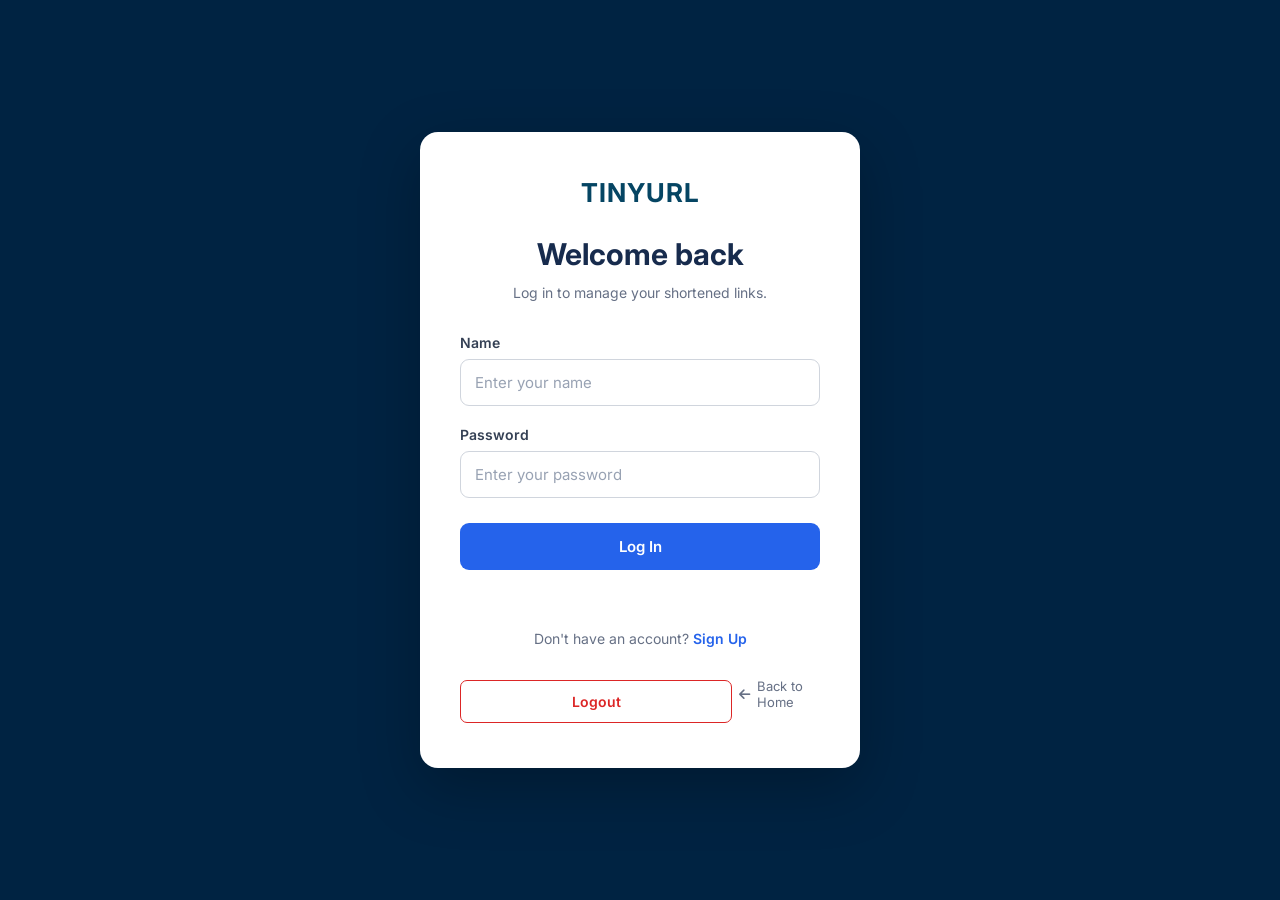
==== login.html @ 891bc9dc "Add landing page and authentication flow" ====
<!DOCTYPE html><html lang="en">
<head>
  <meta charset="UTF-8">
  <meta name="viewport" content="width=device-width, initial-scale=1.0">
  <title>Log In - TinyURL Clone</title>  <link
    rel="stylesheet"
    href="https://cdnjs.cloudflare.com/ajax/libs/font-awesome/6.5.1/css/all.min.css"
  />  <link
    href="https://fonts.googleapis.com/css2?family=Inter:wght@400;600;700&display=swap"
    rel="stylesheet"
  />  <link rel="stylesheet" href="style.css">
</head>
<body>  <div class="auth-container"><div class="auth-card">

  <div class="auth-logo">TINYURL</div>

  <h1>Welcome back</h1>

  <p class="auth-subtitle">
    Log in to manage your shortened links.
  </p>

  <form id="login-form">

    <div class="auth-field">
      <label for="name">Name</label>
      <input
        type="text"
        id="name"
        name="name"
        placeholder="Enter your name"
        required
      >
    </div>

    <div class="auth-field">
      <label for="password">Password</label>
      <input
        type="password"
        id="password"
        name="password"
        placeholder="Enter your password"
        required
      >
    </div>

    <button type="submit" class="auth-button">
      Log In
    </button>

    <p id="login-message" class="auth-message"></p>

  </form>

  <p class="auth-switch">
    Don't have an account?
    <a href="signup.html">Sign Up</a>
  </p>

  <a href="index.html" class="back-home">
    <button type="button" class="logout-button" onclick="logoutUser()">
  Logout
</button>
    <i class="fa-solid fa-arrow-left"></i>
    
    Back to Home
  </a>

</div>

  </div>
  <script src="auth.js" defer></script>
</body>
</html>
---- style.css ----
* {
  margin: 0;
  padding: 0;
  box-sizing: border-box;
  font-family: "Inter", Arial, sans-serif; 
} 
/* BODY */
body {
  background: #002342;
  color: white;
  min-height: 100vh;
}

/* HEADER */
.header {
  background: #054563;
  height: 70px;
  padding: 0 60px;
  display: flex; /* element ko row ya colloumn men easily align karnay ke liye use hota ha layout&alignment */
  justify-content: space-between; /* element center right left larnay le liye */
  align-items: center;/* element ko uper nichay ya beech men rakhnay ke liye */
  position: fixed;
  width: 100%;
  top: 0;
  z-index: 9999;/* tab kaam karta ha jb position relative,fixed,absolute ya sticky ho */
}

.header-left {
  display: flex;
  align-items: center;
}

.logo {
  font-size: 25px;
  font-weight: 700;
  letter-spacing: 1px;
}

.nav-left a {
  color: white;
  margin-left: 20px;
  text-decoration: none;
  font-size: 15px;
}

.header-right a {
  color: white;
  margin-right: 15px;
  text-decoration: none;
}

.signup {
  background: #0B6684;
  border: none;
  padding: 8px 14px;
  color: white;
  border-radius: 4px;
  cursor: pointer;
}
/* HERO */
.hero {
  display: flex;
  justify-content: space-between;
  padding: 140px 60px 60px;
}
/* LEFT */
.left {
  width: 55%;
}
.left h1 {
  font-size: 44px;
  line-height: 1.2;
}
.left p {
  margin: 20px 0;
  color: #e0e0e0;
  max-width: 500px;
}
.actions button {
  padding: 10px 18px;
  margin-right: 10px;
  border-radius: 5px;
  border: none;
  cursor: pointer;
}
.primary {
  background: #0B6684;
  color: white;
}
.secondary {
  background: white;
  color: #054563;
}
/* RIGHT */
.right {
  width: 420px;
}
/* SHORTENER BOX */
.shortener-card {
  background: white;
  border-radius: 12px;
  box-shadow: 0 10px 30px rgba(0,0,0,0.35);
  overflow: hidden;
}
/* TABS */
.tabs {
  display: flex;
}
.tab {
  flex: 1;
  padding: 14px;
  text-align: center;
  font-weight: 600;
  font-size: 14px;
  display: flex;
  justify-content: center;
  gap: 8px;
}

.tab.active {
  background: white;
  color: #111;
}

.tab.qr {
  background: #2c8eb5;
  color: white;
}

/* CONTENT */
.content {
  padding: 22px;
  color: black;
}

/* LABEL WITH ICON */
.label {
  font-size: 13px;
  font-weight: 600;
  margin-bottom: 6px;
  display: flex;
  align-items: center;
  gap: 6px;
}

.label i {
  font-size: 13px;
  color: #555;
}

.label span {
  color: red;
}

/* INPUT WITH ICON (ONLY LONG URL) */
.input-icon {
  position: relative;
  margin-bottom: 14px;
}

.input-icon i {
  position: absolute;
  left: 12px;
  top: 50%;
  transform: translateY(-50%);
  color: #777;
}

.input-icon input {
  width: 100%;
  padding: 10px 12px 10px 38px;
  border-radius: 6px;
  border: 1px solid #dcdcdc;
}

/* DOMAIN & ALIAS (NO ICON INSIDE INPUT) */
.field select,
.field input {
  width: 100%;
  padding: 10px 12px;
  border-radius: 6px;
  border: 1px solid #dcdcdc;
}

/* ROW */
.row {
  display: flex;
  gap: 8px;
}

.field {
  flex: 1;
}

.slash {
  font-size: 22px;
  margin-top: 32px;
  color: #666;
}

small {
  font-size: 11px;
  color: #666;
}

/* BUTTON */
.btn {
  width: 100%;
  background: #449d44;
  color: white;
  font-weight: 700;
  font-size: 16px;
  padding: 14px;
  border: none;
  border-radius: 8px;
  margin-top: 18px;
  cursor: pointer;
}

/* FOOTER */
.footer {
  margin-top: 14px;
  font-size: 11px;
  color: #777;
  font-style: italic;
}

.footer a {
  color: #555;
  text-decoration: none;
}

 
/* --- FULL WIDTH STRIP STYLE --- */

.recent-links-section {
  margin-top: 40px; 
  /* Width ko itna barha diya ke ye screen ke end tak jaye */
  width: 180%; 
  max-width: 1200px; 
  position: relative;
  left: 0;
}

.recent-links-section h3 {
  color: white;
  font-size: 20px;
  font-weight: 700;
  margin-bottom: 15px;
}

.recent-links-box {
  background-color: white;
  /* Lambai (Height) ko kam rakha hai taake patli strip rahe */
  padding: 10px 20px; 
  border-radius: 6px;
  display: flex;
  align-items: center;
  gap: 10px;
  width: 100%; 
  box-shadow: 0 2px 8px rgba(0, 0, 0, 0.2);
}

.recent-links-box i {
  color: #333;
  font-size: 16px;
}

.recent-links-box span {
  color: #333;
  font-size: 14px;
  font-weight: 600;
}


/* --- NEW PLANS SECTION STYLING --- */

.plans-include {
  background-color: #f4f6f8; /* Light grey/white background jaisa pic mein hai */
  padding: 80px 60px;
  color: #333;
  text-align: center;
}

.plans-container {
  max-width: 1200px;
  margin: 0 auto;
}

.plans-title {
  font-size: 28px;
  font-weight: 700;
  margin-bottom: 50px;
  color: #222;
}

.plans-grid {
  display: flex;
  justify-content: space-between;
  gap: 30px;
  text-align: left;
}

.plan-item {
  flex: 1;
}

.plan-item h3 {
  font-size: 20px;
  font-weight: 700;
  margin-bottom: 15px;
  color: #333;
  line-height: 1.3;
}

.plan-item p {
  font-size: 15px;
  line-height: 1.6;
  color: #555;
  margin-bottom: 25px;
  min-height: 80px; /* Text ko align rakhne ke liye */
}
/* --- ye ha  PLANS SECTION STYLING WITH ZOOM EFFECT --- */

.plans-include {
  background-color: #f4f6f8;
  padding: 80px 60px;
  color: #333;
  text-align: center;
}

.plans-grid {
  display: flex;
  justify-content: space-between;
  gap: 30px;
  text-align: left;
}

.plan-item {
  flex: 1;
}

/* Container taake image zoom hote waqt box se bahar na nikle */
/* --- OUTCLASS IMAGE LOOK --- */

.img-container {
  width: 100%;
  height: 160px;        /* Height kam kar di taake image decent lage */
  overflow: hidden;
  border-radius: 12px;
  margin-top: 15px;
  background-color: #fff; /* White background taake image saaf dikhe */
  display: flex;
  align-items: center;
  justify-content: center;
  padding: 10px;        /* Image aur border ke beech gap */
  border: 1px solid #f0f0f0;
  box-shadow: 0 4px 10px rgba(0,0,0,0.05); /* Soft shadow for premium look */
}
.plan-item img {
  max-width: 90%;       /* Image ko container se thoda chota rakha */
  max-height: 90%;
  width: auto;          /* Image stretch nahi hogi */
  height: auto;
  object-fit: contain;  /* Image poori dikhegi, kategi nahi */
  transition: all 0.4s ease-in-out;
}
/* /* /* /* MOUSE HOVER EFFECT */
.plan-item:hover img {
  transform: scale(1.08) translateY(-3px); /* Image zoom hogi aur thoda upar move hogi */
} 

.plan-item:hover .img-container{
  border-color: #1fa2ff;
  box-shadow: 0 8px 20px rgba(31,162,255,0.15);
}

/* Responsive adjustment */
@media (max-width: 900px) {
  .plans-grid {
    flex-direction: column;
    align-items: center;
  }
  .plan-item {
    width: 100%;
    max-width: 400px;
    margin-bottom: 30px;
  }
}


/* --- VIDEO FEATURE SECTION --- */

.video-feature {
  background-color: #2c8eb5; /* Blue background as seen in image */
  padding: 80px 60px;
  color: white;
}

.video-container {
  max-width: 1200px;
  margin: 0 auto;
  display: flex;
  align-items: center;
  gap: 50px;
}

/* Video Styling */
 .video-left {
  flex: 1;
}

.video-left video {
  width: 100%;
  border-radius: 15px;
  box-shadow: 0 20px 40px rgba(0,0,0,0.2);
} 

/* Text Styling */
.video-right {
  flex: 1;
}

.video-right h2 {
  font-size: 36px;
  font-weight: 700;
  margin-bottom: 25px;
  line-height: 1.2;
}

.video-right p {
  font-size: 17px;
  line-height: 1.6;
  margin-bottom: 20px;
  opacity: 0.9;
}

/* Buttons Styling */
.video-actions {
  display: flex;
  gap: 15px;
  margin-top: 30px;
}

.btn-white {
  background: white;
  color: #2c8eb5;
  border: none;
  padding: 12px 25px;
  border-radius: 5px;
  font-weight: 700;
  cursor: pointer;
  transition: 0.3s;
}

.btn-white:hover {
  background: #f0f0f0;
}

.btn-outline {
  background: transparent;
  color: white;
  border: 2px solid white;
  padding: 10px 25px;
  border-radius: 5px;
  font-weight: 700;
  cursor: pointer;
  transition: 0.3s;
}

.btn-outline:hover {
  background: white;
  color: #2c8eb5;
}

/* Responsive */
@media (max-width: 900px) {
  .video-container {
    flex-direction: column;
    text-align: center;
  }
  .video-actions {
    justify-content: center;
  }
} 


/* --- VIDEO FEATURE SECTION (FIXED LOOK) --- */

.video-feature {
  background-color: #f4f6f8; /* Background color wahi ha jo plans section ka ha */
  padding: 80px 60px;
}

.video-container {
  max-width: 1200px;
  margin: 0 auto;
  display: flex;
  align-items: stretch; /* Is se video aur blue box ki height ek jaisi ho jayegi */
  border-radius: 15px;
  overflow: hidden; 
  background: white;
  box-shadow: 0 10px 40px rgba(0,0,0,0.1);
}

/* LEFT SIDE: VIDEO */
.video-left {
  flex: 1.2; 
  background: #000; /* Video load hone se pehle black dikhega */
}

.video-left video {
  width: 100%;
  height: 100%;
  object-fit: cover; /* Video poore area ko fill karegi stretch hue baghair */
  display: block;
}

/* RIGHT SIDE: BLUE TEXT BOX */
.video-right {
  flex: 1;
  background-color: #2c8eb5; /* Blue background sirf text area mein ha */
  padding: 50px;
  color: white;
  display: flex;
  flex-direction: column;
  justify-content: center;
}

.video-right h2 {
  font-size: 34px;
  font-weight: 700;
  margin-bottom: 25px;
  line-height: 1.2;
}

.video-right p {
  font-size: 17px;
  line-height: 1.6;
  margin-bottom: 20px;
  opacity: 0.9;
}

/* BUTTONS */
.video-actions {
  display: flex;
  gap: 15px;
  margin-top: 25px;
}

.btn-white {
  background: white;
  color: #2c8eb5;
  border: none;
  padding: 12px 28px;
  border-radius: 6px;
  font-weight: 700;
  cursor: pointer;
  transition: 0.3s ease;
}

.btn-white:hover {
  background: #e0e0e0;
}

.btn-outline {
  background: transparent;
  color: white;
  border: 2px solid white;
  padding: 10px 28px;
  border-radius: 6px;
  font-weight: 700;
  cursor: pointer;
  transition: 0.3s ease;
}

.btn-outline:hover {
  background: white;
  color: #2c8eb5;
}

/* MOBILE RESPONSIVE */
@media (max-width: 950px) {
  .video-container {
    flex-direction: column;
  }
  .video-left, .video-right {
    flex: none;
    width: 100%;
  }
  .video-right {
    padding: 30px;
    text-align: center;
  }
  .video-actions {
    justify-content: center;
  }
}



/* --- SPLIT VIDEO SECTION STYLING --- */

.video-feature-split {
  width: 100%;
  overflow: hidden;
}

.split-container {
  display: flex;
  min-height: 500px; /* Is se height control hogi */
  width: 100%;
}

/* Left side poori image/video cover karega */
.split-left {
  flex: 1;
  position: relative;
  overflow: hidden;
}

.full-media {
  width: 100%;
  height: 100%;
  object-fit: cover; /* Is se video stretch nahi hogi aur poori cover karegi */
  display: block;
}

/* Right side blue background aur centered text */
.split-right {
  flex: 1;
  background-color: #2c8eb5; /* Main Blue Color */
  display: flex;
  align-items: center;
  justify-content: flex-start;
  padding: 60px;
  color: white;
}

.content-wrapper {
  max-width: 500px; /* Text ko ek limit mein rakhne ke liye */
}

.content-wrapper h2 {
  font-size: 38px;
  font-weight: 700;
  margin-bottom: 25px;
  line-height: 1.1;
}

.content-wrapper p {
  font-size: 18px;
  line-height: 1.6;
  margin-bottom: 20px;
  opacity: 0.95;
}

/* BUTTONS STYLING */
.video-actions {
  display: flex;
  gap: 15px;
  margin-top: 30px;
}

.btn-white {
  background: white;
  color: #2c8eb5;
  border: none;
  padding: 14px 30px;
  border-radius: 4px;
  font-weight: 700;
  cursor: pointer;
  font-size: 16px;
}

.btn-sales {
  background-color: #212529; /* Aapka bataya hua Dark Gray/Black color */
  color: white;
  border: none;
  padding: 14px 30px;
  border-radius: 4px;
  font-weight: 700;
  cursor: pointer;
  font-size: 16px;
  transition: 0.3s;
}

.btn-sales:hover {
  background-color: #000000;
}

/* Responsive adjustment for Mobile */
@media (max-width: 900px) {
  .split-container {
    flex-direction: column;
  }
  .split-left {
    height: 300px;
  }
  .split-right {
    padding: 40px 20px;
    text-align: center;
  }
  .video-actions {
    justify-content: center;
  }
}



 

/* 1. Purani saari video aur split waali CSS delete karke ye ek baar lagayein */
.video-feature-split {
  width: 100%;
  background-color: #f4f6f8; 
  padding: 0; 
}

.split-container {
  display: flex;
  min-height: 550px; 
  width: 100%;
  align-items: stretch; /* Is se blue box aur video ki height barabar rahay gi */
}

/* LEFT SIDE: Full Video Area */
.split-left {
  flex: 1.2; 
  background: #000;
  overflow: hidden;
}

.full-media {
  width: 100%;
  height: 100%;
  object-fit: cover; 
  display: block;
}

/* RIGHT SIDE: Blue Content Box */
.split-right {
  flex: 1;
  background-color: #2c8eb5; 
  display: flex;
  align-items: center;
  justify-content: center;
  padding: 60px;
  color: white;
}

.content-wrapper {
  max-width: 450px;
}

.content-wrapper h2 {
  font-size: 34px;
  font-weight: 700;
  margin-bottom: 20px;
  line-height: 1.2;
}

.content-wrapper p {
  font-size: 16px;
  line-height: 1.6;
  margin-bottom: 20px;
  opacity: 0.95;
}

/* --- BUTTONS STYLING --- */
.video-actions {
  display: flex;
  gap: 15px;
  margin-top: 30px;
}

/* View Plans Button (Text color #212529) */
.btn-white {
  background: white;
  color: #212529 !important; /* Forcefully applying your color */
  border: none;
  padding: 14px 28px;
  border-radius: 4px;
  font-weight: 700;
  cursor: pointer;
  font-size: 15px;
  transition: 0.3s ease;
}

/* Contact Sales Button (Body color #212529) */
.btn-sales {
  background-color: #212529 !important; 
  color: white;
  border: none;
  padding: 14px 28px;
  border-radius: 4px;
  font-weight: 700;
  cursor: pointer;
  font-size: 15px;
  transition: 0.3s ease;
}

.btn-sales:hover {
  background-color: #000000;
}

/* Mobile Responsive */
@media (max-width: 900px) {
  .split-container {
    flex-direction: column;
  }
  .split-left {
    height: 300px;
  }
  .split-right {
    padding: 40px 20px;
    text-align: center;
  }
  .video-actions {
    justify-content: center;
  }
}

/* --- CTA SECTION STYLING --- */

.cta-section {
  background-color: #f4f6f8; /* Light grey background as seen in screenshot */
  padding: 80px 20px;
  text-align: center;
}

.cta-container {
  max-width: 1200px;
  margin: 0 auto;
}

.cta-container h2 {
  color: #212529; /* Dark heading color */
  font-size: 32px;
  font-weight: 800;
  margin-bottom: 20px;
  letter-spacing: -0.5px;
}

.cta-container p {
  color: #555;
  font-size: 18px;
  line-height: 1.6;
  margin-bottom: 35px;
  white-space: nowrap;
}

/* Button Styling matching the screenshot */
.btn-view-plans {
  background-color: #054563; /* Darker blue color from image */
  color: white;
  border: none;
  padding: 14px 35px;
  border-radius: 6px;
  font-weight: 600;
  font-size: 16px;
  cursor: pointer;
  transition: background 0.3s ease;
}

.btn-view-plans:hover {
  background-color: #04354d;
}

/* Mobile Responsive */
@media (max-width: 900px) {
  .cta-container h2 {
    font-size: 24px;
  }
  .cta-container p {
    white-space: normal;
    /* font-size: 16px; */
  }
}

/* --- DYNAMIC FEATURES STYLING --- */

.dynamic-features {
  background-color: #f4f6f8;
  padding: 40px 60px 80px 60px;
}

.features-wrapper {
  max-width: 1300px;
  margin: 0 auto;
}

.features-flex {
  display: flex;
  align-items: center; /* Vertical alignment */
  justify-content: space-between;
  gap: 30px;
}

.side-col {
  flex: 1;
  display: flex;
  flex-direction: column;
  gap: 50px; /* Space between text points */
}

.point-box h3 {
  color: #212529;
  font-size: 20px;
  font-weight: 700;
  margin-bottom: 12px;
}

.point-box p {
  color: #555;
  font-size: 15px;
  line-height: 1.6;
}

/* CENTER IMAGE SLIDER */
.center-col {
  flex: 1.5; /* Center part thoda bada rakha hai */
  display: flex;
  justify-content: center;
  align-items: center;
  position: relative;
  height: 500px; /* Adjust as needed */
}

.mockup-container {
  position: relative;
  width: 100%;
  height: 100%;
}

.mockup-img {
  position: absolute;
  top: 50%;
  left: 50%;
  transform: translate(-50%, -50%);
  max-width: 95%;
  max-height: 95%;
  opacity: 0;
  transition: opacity 1s ease-in-out; /* Smooth transition */
}

.mockup-img.active {
  opacity: 1;
}

/* Mobile responsive */
@media (max-width: 1000px) {
  .features-flex {
    flex-direction: column;
    text-align: center;
  }
  .center-col {
    order: -1; /* Image mobile par pehle aaye */
    height: 350px;
  }
}




/* --- SIX COLUMN SECTION STYLE --- */
.dynamic-features {
  background-color: #f4f6f8;
  padding: 80px 40px;
}

.features-flex {
  display: flex;
  align-items: center;
  justify-content: center;
  max-width: 1440px;
  margin: 0 auto;
  gap: 20px;
}

/* Har side ke 3 columns ki styling */
.side-group {
  flex: 1;
  display: flex;
  flex-direction: column;
  gap: 10px;
}

/* Feature Box (Hover effect jaisa pic mein hai) */
.point-box {
  padding: 20px;
  border-radius: 12px;
  cursor: pointer;
  transition: all 0.3s ease;
  border: 1px solid transparent;
}

/* Mouse hover par grey background */
.point-box:hover, .point-box.active-feature {
  background-color: #e9ecef; /* Grey color from your image */
}

.point-box h3 {
  color: #212529;
  font-size: 18px;
  font-weight: 700;
  margin-bottom: 8px;
}

.point-box p {
  color: #555;
  font-size: 14px;
  line-height: 1.5;
}

/* Center Image Styling */
.center-graphic-col {
  flex: 1.5;
  height: 500px;
  position: relative;
}

.mockup-img {
  position: absolute;
  top: 50%;
  left: 50%;
  transform: translate(-50%, -50%);
  max-width: 100%;
  max-height: 100%;
  opacity: 0;
  transition: opacity 0.6s ease-in-out;
}

.mockup-img.active {
  opacity: 1;
}

/* Mobile Responsive */
@media (max-width: 1100px) {
  .features-flex {
    flex-direction: column;
  }
  .side-group {
    width: 100%;
  }
}

/* --- VIDEO ANALYTICS FLEX SECTION --- */
.video-analytics-flex {
  background-color: #ffffff; /* Contrast ke liye white rakha hai */
  padding: 80px 60px;
  margin-top: 20px; /* Minor distance from previous section */
}

.analytics-container {
  max-width: 1200px;
  margin: 0 auto;
}

.analytics-flex {
  display: flex;
  align-items: center;
  justify-content: space-between;
  gap: 50px;
}

/* Video Styling */
.analytics-video {
  flex: 1.2;
}

.analytics-video video {
  width: 100%;
  border-radius: 12px;
  box-shadow: 0 15px 35px rgba(0, 0, 0, 0.1);
}

/* Text Styling */
.analytics-text {
  flex: 1;
}

.analytics-text h2 {
  color: #212529;
  font-size: 34px;
  font-weight: 800;
  margin-bottom: 20px;
  line-height: 1.2;
}

.analytics-text p {
  color: #555;
  font-size: 17px;
  line-height: 1.6;
  margin-bottom: 25px;
}

.analytics-features {
  list-style: none;
  margin-bottom: 30px;
}

.analytics-features li {
  color: #333;
  font-weight: 600;
  margin-bottom: 10px;
  display: flex;
  align-items: center;
  gap: 10px;
}

.analytics-features li i {
  color: #1fa2ff; /* Blue check icons */
}

/* Button Styling */
.btn-analytics {
  background-color: #1fa2ff;
  color: white;
  border: none;
  padding: 14px 30px;
  border-radius: 6px;
  font-weight: 700;
  font-size: 16px;
  cursor: pointer;
  transition: 0.3s ease;
}

.btn-analytics:hover {
  background-color: #0d8be0;
  transform: translateY(-2px);
}

/* Responsive */
@media (max-width: 900px) {
  .analytics-flex {
    flex-direction: column;
    text-align: center;
  }
  .analytics-features li {
    justify-content: center;
  }
}




/* --- STATS & VIDEO SECTION STYLE --- */
.stats-video-section {
  background-color: #002342; /* Dark Blue as requested */
  padding: 100px 60px;
  color: white;
}

.stats-container {
  max-width: 1200px;
  margin: 0 auto;
  display: flex;
  align-items: center;
  gap: 60px;
}

/* LEFT SIDE */
.stats-content {
  flex: 1;
}

.counter-number {
  font-size: 64px;
  font-weight: 800;
  color: #1fa2ff; /* Highlight color */
  margin-bottom: 5px;
}

.counter-label {
  font-size: 20px;
  letter-spacing: 2px;
  font-weight: 700;
  margin-bottom: 25px;
  opacity: 0.9;
}

.stats-description {
  font-size: 18px;
  line-height: 1.6;
  margin-bottom: 35px;
  color: #ccd6f6;
}

.stats-btn {
  background-color: #1fa2ff;
  color: white;
  border: none;
  padding: 15px 35px;
  border-radius: 6px;
  font-weight: 700;
  font-size: 16px;
  cursor: pointer;
  transition: 0.3s ease;
}

.stats-btn:hover {
  background-color: #0d8be0;
  transform: translateY(-3px);
}




/* --- FULL WIDTH SPLIT SECTION --- */
.final-stats-video-split {
  width: 100%;
  background-color: #002342; /* Background color */
  margin: 0;
  padding: 0;
  overflow: hidden;
}

.stats-full-flex {
  display: flex;
  min-height: 600px; /* Aap apni marzi se height set kar sakte hain */
  width: 100%;
}

/* LEFT BLUE BOX */
.stats-left-box {
  flex: 1;
  background-color: #002342; /* Exact Navy Blue */
  display: flex;
  align-items: center;
  justify-content: center;
  padding: 80px 60px;
  color: white;
}

.stats-content-inner {
  max-width: 500px;
}

.stats-content-inner h2 {
  font-size: 38px;
  font-weight: 800;
  margin-bottom: 25px;
  line-height: 1.1;
}

 .stats-content-inner p {
  font-size: 18px;
  opacity: 0.9;
  margin-bottom: 50px;
} 
 
Stats Row Layout */
 .data-row {
  display: flex;
  align-items: center;
  margin-bottom: 30px;
} 





/* --- OVERLAP FIX & SPLIT LOOK --- */
.final-stats-video-split {
  width: 100%;
  background-color: #002342;
  overflow: hidden;
}

.stats-full-flex {
  display: flex;
  min-height: 550px;
  width: 100%;
}

.stats-left-box {
  flex: 1;
  background-color: #002342;
  display: flex;
  align-items: center;
  justify-content: center;
  padding: 60px;
  color: white;
}

.stats-content-inner {
  max-width: 550px;
}

/* Row Styling taake number aur text alag rahein */
.stat-row {
  display: flex;
  align-items: baseline; /* Niche se barabar rakhne ke liye */
  gap: 20px;            /* Number aur text ke beech ka fasla */
  margin-bottom: 25px;
}

.stat-number {
  font-size: 32px;
  font-weight: 800;
  min-width: 280px;      /* YE SABSE ZAROORI HAI: Counter ko apni jagah dega */
  display: inline-block;
  white-space: nowrap;
}

.stat-text {
  font-size: 16px;
  opacity: 0.8;
}

.stats-right-video {
  flex: 1;
}

.video-fill {
  width: 100%;
  height: 100%;
  object-fit: cover;
  display: block;
}

@media (max-width: 950px) {
  .stats-full-flex { flex-direction: column; }
  .stat-row { flex-direction: column; gap: 5px; }
  .stat-number { min-width: auto; }
}


/* --- FAQ SECTION STYLING --- */
.faq-section {
  background-color: #f4f6f8; /* Light background */
  padding: 100px 60px;
}

.faq-container {
  max-width: 1200px;
  margin: 0 auto;
  display: flex;
  gap: 50px;
}

.faq-left {
  flex: 1;
}

.faq-left h2 {
  color: #212529;
  font-size: 42px;
  font-weight: 800;
  line-height: 1.1;
  max-width: 300px;
}

.faq-right {
  flex: 2;
}

.faq-item {
  border-bottom: 1px solid #ddd;
}

.faq-question {
  width: 100%;
  background: none;
  border: none;
  display: flex;
  justify-content: space-between;
  align-items: center;
  padding: 25px 0;
  font-size: 18px;
  font-weight: 700;
  color: #212529;
  cursor: pointer;
  text-align: left;
  transition: 0.3s;
}

.faq-question i {
  font-size: 14px;
  transition: transform 0.3s ease;
}

/* Jab open ho toh icon rotate ho jaye */
.faq-item.active .faq-question i {
  transform: rotate(180deg);
}

.faq-answer {
  max-height: 0;
  overflow: hidden;
  transition: max-height 0.3s ease-out;
}

.faq-answer p {
  padding-bottom: 25px;
  color: #555;
  font-size: 16px;
  line-height: 1.6;
}

.faq-item.active .faq-answer {
  max-height: 200px; /* Answer show karne ke liye */
}

/* Mobile Responsive */
@media (max-width: 900px) {
  .faq-container { flex-direction: column; }
  .faq-left h2 { font-size: 32px; max-width: 100%; text-align: center; }
}
.ready-links-cta {
    background-color: #002342; /* Dark blue background 🟦 */
    padding: 100px 20px;
    display: flex;
    justify-content: center;
    align-items: center;
    text-align: center;
}

.cta-inner-container {
    max-width: 800px; /* Content ki width ko control karne ke liye 📏 */
}

.cta-inner-container h2 {
    color: #FFFFFF; /* White heading ⚪ */
    font-size: 36px;
    margin-bottom: 20px;
}

.cta-inner-container p {
    color: #FFFFFF; /* Paragraph color bilkul heading jaisa white ⚪ */
    font-size: 18px;
    margin-bottom: 40px;
    line-height: 1.6;
}
/* --- FINAL READY LINKS CTA SECTION --- */
.ready-links-cta {
    background-color: #002342; /* Dark blue background 🟦 */
    padding: 100px 20px;
    width: 100%;
    display: flex;
    justify-content: center;
    align-items: center;
}

.cta-inner-container {
    max-width: 1200px; /* Container ko itna bada rakha hai ke text line mein aa sake 📏 */
    width: 100%;
    display: flex;
    flex-direction: column;
    align-items: center; /* Heading, Para aur Buttons ko center karne ke liye 🎯 */
    text-align: center;
}

.cta-inner-container h2 {
    color: #FFFFFF; /* White heading ⚪ */
    font-size: 38px;
    font-weight: 700;
    margin-bottom: 20px;
    width: 100%;
}

.cta-inner-container p {
    color: #FFFFFF; /* Paragraph color bilkul heading jaisa white ⚪ */
    font-size: 19px;
    line-height: 1.6;
    margin-bottom: 40px;
    width: 100%;
    max-width: 1000px; /* Text ko ek hi line mein rakhne ki koshish ke liye ↔️ */
}

/* --- BUTTONS STYLING --- */
.cta-button-group {
    display: flex;
    gap: 20px;
    justify-content: center;
    flex-wrap: wrap; /* Mobile par buttons ko niche lane ke liye 📱 */
}

/* View Plans Button */
.btn-plans {
    background-color: #DEE2E6 !important; /* Button body color 🔘 */
    color: #000000 !important; /* Text color black ⚫ */
    padding: 15px 35px;
    text-decoration: none;
    font-weight: 700;
    border-radius: 6px;
    font-size: 16px;
    transition: 0.3s ease;
}

/* Create Free Account Button */
.btn-account {
    background-color: #033351 !important; /* Button body color 🟦 */
    color: #FFFFFF !important; /* Text color white ⚪ */
    padding: 15px 35px;
    text-decoration: none;
    font-weight: 700;
    border-radius: 6px;
    font-size: 16px;
    transition: 0.3s ease;
}

/* Hover effects for better look */
.btn-plans:hover { background-color: #ced4da !important; }
.btn-account:hover { background-color: #02253a !important; }
.main-footer {
    background-color: #033351; /* Dark Blue 🟦 */
    color: #FFFFFF;
    padding: 80px 40px;
}

.footer-container {
    max-width: 1200px;
    margin: 0 auto;
    display: flex;
    justify-content: space-between;
    flex-wrap: wrap;
}

.footer-col h3 {
    font-size: 18px;
    margin-bottom: 25px;
    font-weight: 700;
}

.footer-col ul {
    list-style: none;
    padding: 0;
}

.footer-col li {
    margin-bottom: 12px;
}

.footer-col a {
    color: #FFFFFF;
    text-decoration: none;
    font-size: 14px;
    opacity: 0.8;
}

/* Right Section Alignment */
.right-align {
    text-align: right;
    display: flex;
    flex-direction: column;
    align-items: flex-end;
}

.social-icons {
    margin: 20px 0;
}

.social-icons a {
    font-size: 20px;
    margin-left: 15px;
    opacity: 1;
}

.footer-logo {
    font-size: 26px;
    font-weight: 900;
    margin-bottom: 5px;
}

/* css for login signup */
/* ==================== AUTH PAGES ==================== */

.auth-container {
  min-height: 100vh;
  display: flex;
  align-items: center;
  justify-content: center;
  padding: 40px 20px;
  background: #002342;
}

.auth-card {
  width: 100%;
  max-width: 440px;
  background: #ffffff;
  color: #172b4d;
  padding: 45px 40px;
  border-radius: 18px;
  box-shadow: 0 20px 60px rgba(0, 0, 0, 0.25);
}

.auth-logo {
  text-align: center;
  font-size: 26px;
  font-weight: 700;
  letter-spacing: 1px;
  color: #054563;
  margin-bottom: 28px;
}

.auth-card h1 {
  text-align: center;
  font-size: 30px;
  margin: 0 0 10px;
  color: #172b4d;
}

.auth-subtitle {
  text-align: center;
  color: #667085;
  font-size: 14px;
  line-height: 1.6;
  margin: 0 0 30px;
}

.auth-field {
  margin-bottom: 20px;
}

.auth-field label {
  display: block;
  font-size: 14px;
  font-weight: 600;
  color: #344054;
  margin-bottom: 8px;
}

.auth-field input {
  width: 100%;
  box-sizing: border-box;
  padding: 13px 14px;
  border: 1px solid #d0d5dd;
  border-radius: 9px;
  outline: none;
  font-size: 15px;
  font-family: "Inter", sans-serif;
  color: #172b4d;
  background: #fff;
  transition: 0.2s ease;
}

.auth-field input:focus {
  border-color: #2563eb;
  box-shadow: 0 0 0 3px rgba(37, 99, 235, 0.12);
}

.auth-field input::placeholder {
  color: #98a2b3;
}

.auth-button {
  width: 100%;
  border: none;
  padding: 14px;
  border-radius: 9px;
  background: #2563eb;
  color: #ffffff;
  font-size: 15px;
  font-weight: 600;
  font-family: "Inter", sans-serif;
  cursor: pointer;
  transition: 0.2s ease;
  margin-top: 5px;
}

.auth-button:hover {
  background: #1d4ed8;
  transform: translateY(-1px);
}

.auth-message {
  min-height: 20px;
  text-align: center;
  font-size: 14px;
  font-weight: 600;
  margin: 15px 0 0;
}

.auth-message.error {
  color: #dc2626;
}

.auth-message.success {
  color: #16a34a;
}

.auth-switch {
  text-align: center;
  font-size: 14px;
  color: #667085;
  margin: 25px 0 18px;
}

.auth-switch a {
  color: #2563eb;
  font-weight: 600;
  text-decoration: none;
}

.auth-switch a:hover {
  text-decoration: underline;
}

.back-home {
  display: flex;
  align-items: center;
  justify-content: center;
  gap: 7px;
  color: #667085;
  font-size: 13px;
  text-decoration: none;
}

.back-home:hover {
  color: #2563eb;
}


/* ==================== MOBILE ==================== */

@media (max-width: 600px) {
  .auth-container {
    padding: 25px 15px;
  }

  .auth-card {
    padding: 35px 25px;
  }

  .auth-card h1 {
    font-size: 26px;
  }
}

/* new code by saba */
/* ==================== TINYURL LANDING PAGE ==================== */

.landing-page {
  position: relative;
  min-height: 100vh;
  width: 100%;
  overflow: hidden;
  font-family: "Inter", sans-serif;
  background: #002342;
}
.landing-background {
  position: absolute;
  inset: 0;
  background-image: url("feature-1.webp");
  background-size: 100% 100%;
  background-position: center;
  background-repeat: no-repeat;
  transition: background-image 0.8s ease-in-out;
  transform: none;
}

.landing-overlay {
  position: absolute;
  inset: 0;
  background:
    linear-gradient(
      90deg,
      rgba(0, 25, 48, 0.94) 0%,
      rgba(0, 35, 66, 0.78) 48%,
      rgba(0, 35, 66, 0.40) 100%
    );
}

.landing-header {
  position: absolute;
  top: 0;
  left: 0;
  width: 100%;
  height: 82px;
  box-sizing: border-box;
  padding: 0 60px;
  display: flex;
  align-items: center;
  justify-content: space-between;
  z-index: 10;
}

.landing-logo {
  color: #ffffff;
  font-size: 27px;
  font-weight: 700;
  letter-spacing: 1.5px;
}

.landing-auth-buttons {
  display: flex;
  align-items: center;
  gap: 12px;
}

.landing-login-btn,
.landing-signup-btn {
  display: inline-flex;
  align-items: center;
  justify-content: center;
  min-width: 85px;
  padding: 11px 20px;
  border-radius: 7px;
  text-decoration: none;
  font-size: 14px;
  font-weight: 600;
  transition: all 0.25s ease;
  box-sizing: border-box;
}

.landing-login-btn {
  color: #ffffff;
  border: 1px solid rgba(255, 255, 255, 0.65);
  background: rgba(255, 255, 255, 0.08);
}

.landing-login-btn:hover {
  background: #ffffff;
  color: #054563;
}

.landing-signup-btn {
  color: #ffffff;
  background: #2563eb;
  border: 1px solid #2563eb;
}

.landing-signup-btn:hover {
  background: #1d4ed8;
  border-color: #1d4ed8;
  transform: translateY(-1px);
}

.landing-hero {
  position: relative;
  z-index: 5;
  min-height: 100vh;
  display: flex;
  align-items: center;
}

.landing-content {
  margin-left: 60px;
  margin-top: 30px;
  max-width: 690px;
}

.landing-label {
  display: inline-block;
  margin-bottom: 20px;
  color: #93c5fd;
  font-size: 13px;
  font-weight: 700;
  letter-spacing: 3px;
}

.landing-content h1 {
  margin: 0 0 22px;
  color: #ffffff;
  font-size: 58px;
  line-height: 1.08;
  font-weight: 700;
  letter-spacing: -1.5px;
}

.landing-content > p {
  max-width: 600px;
  margin: 0;
  color: rgba(255, 255, 255, 0.88);
  font-size: 19px;
  line-height: 1.7;
}

.landing-divider {
  width: 70px;
  height: 4px;
  margin-top: 30px;
  border-radius: 10px;
  background: #2563eb;
}

.landing-slide-number {
  margin-top: 25px;
  color: #ffffff;
  font-size: 15px;
  font-weight: 600;
}

.slide-total {
  color: rgba(255, 255, 255, 0.45);
}


/* ==================== MOBILE ==================== */

@media (max-width: 700px) {

  .landing-header {
    height: 70px;
    padding: 0 20px;
  }

  .landing-logo {
    font-size: 22px;
  }

  .landing-auth-buttons {
    gap: 7px;
  }

  .landing-login-btn,
  .landing-signup-btn {
    min-width: auto;
    padding: 9px 13px;
    font-size: 12px;
  }

  .landing-content {
    margin-left: 22px;
    margin-right: 22px;
    margin-top: 30px;
  }

  .landing-label {
    font-size: 10px;
    letter-spacing: 2px;
    margin-bottom: 15px;
  }

  .landing-content h1 {
    font-size: 40px;
    letter-spacing: -0.8px;
  }

  .landing-content > p {
    font-size: 16px;
    line-height: 1.6;
  }
}
/* ==================== LOGOUT BUTTON ==================== */

.logout-button {
  width: 100%;
  margin-top: 15px;
  padding: 12px 20px;
  border: 1px solid #dc2626;
  border-radius: 7px;
  background: transparent;
  color: #dc2626;
  font-size: 14px;
  font-weight: 600;
  cursor: pointer;
  transition: all 0.25s ease;
}

.logout-button:hover {
  background: #dc2626;
  color: #ffffff;
}
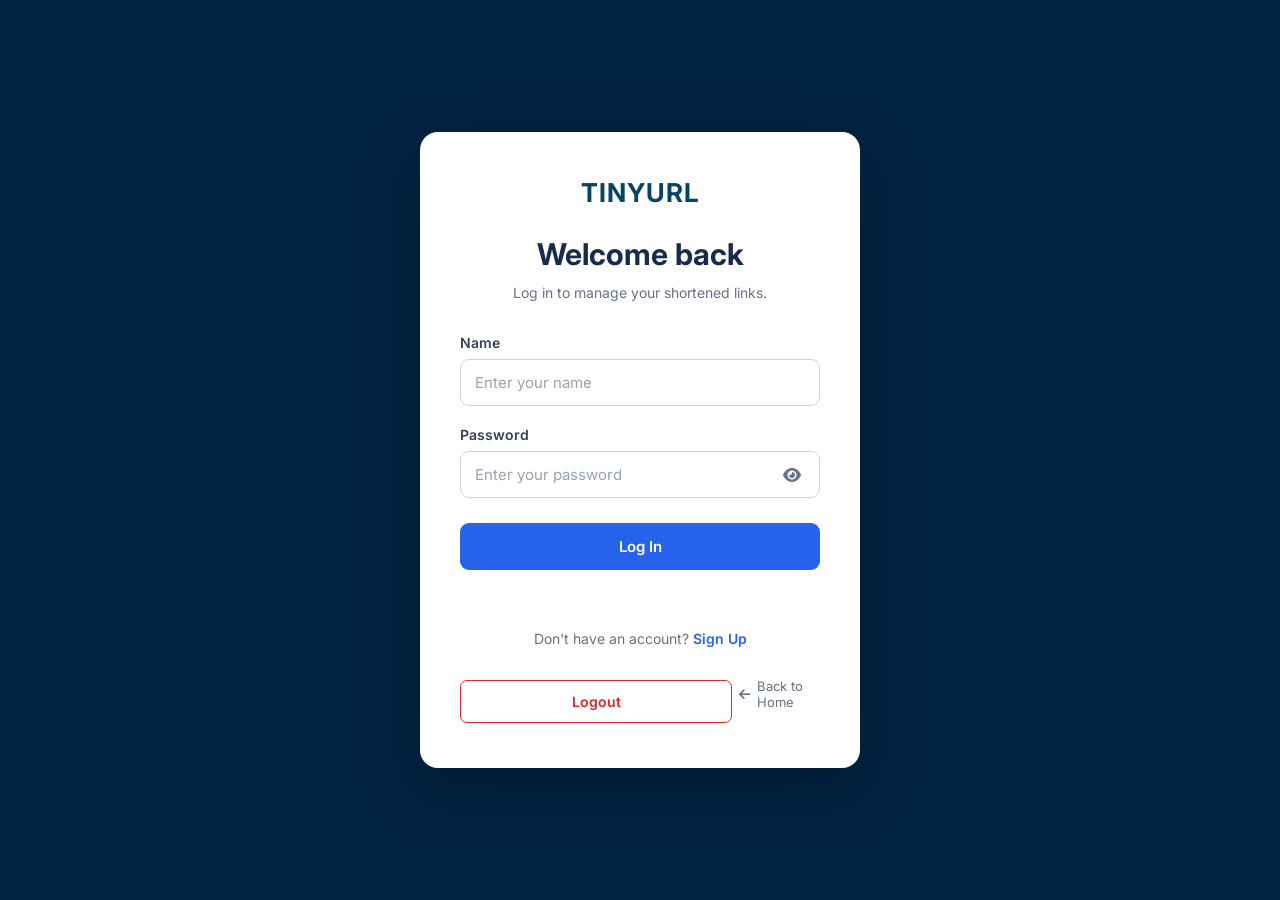
==== commit d6de88fb: "updated" ====
--- a/login.html
+++ b/login.html
@@ -35,13 +35,19 @@
 
     <div class="auth-field">
       <label for="password">Password</label>
-      <input
+      <div class="password-wrapper">
+  <input type="password" id="password" name="password" placeholder="Enter your password" required>
+  <button type="button" class="password-toggle" onclick="togglePassword('password', this)">
+    <i class="fa-solid fa-eye"></i>
+  </button>
+</div>
+     <!--  <input
         type="password"
         id="password"
         name="password"
         placeholder="Enter your password"
         required
-      >
+      > -->
     </div>
 
     <button type="submit" class="auth-button">
@@ -58,7 +64,7 @@
   </p>
 
   <a href="index.html" class="back-home">
-    <button type="button" class="logout-button" onclick="logoutUser()">
+    <button type="button" class="logout-button" onclick="window.location.href='/landing.html'">
   Logout
 </button>
     <i class="fa-solid fa-arrow-left"></i>
--- a/style.css
+++ b/style.css
@@ -1953,4 +1953,31 @@
 .logout-button:hover {
   background: #dc2626;
   color: #ffffff;
+}
+.password-wrapper {
+  position: relative;
+  width: 100%;
+}
+
+.password-wrapper input {
+  width: 100%;
+  padding-right: 48px;
+  box-sizing: border-box;
+}
+
+.password-toggle {
+  position: absolute;
+  right: 14px;
+  top: 50%;
+  transform: translateY(-50%);
+  border: none;
+  background: transparent;
+  color: #64748b;
+  cursor: pointer;
+  font-size: 16px;
+  padding: 5px;
+}
+
+.password-toggle:hover {
+  color: #2563eb;
 }
